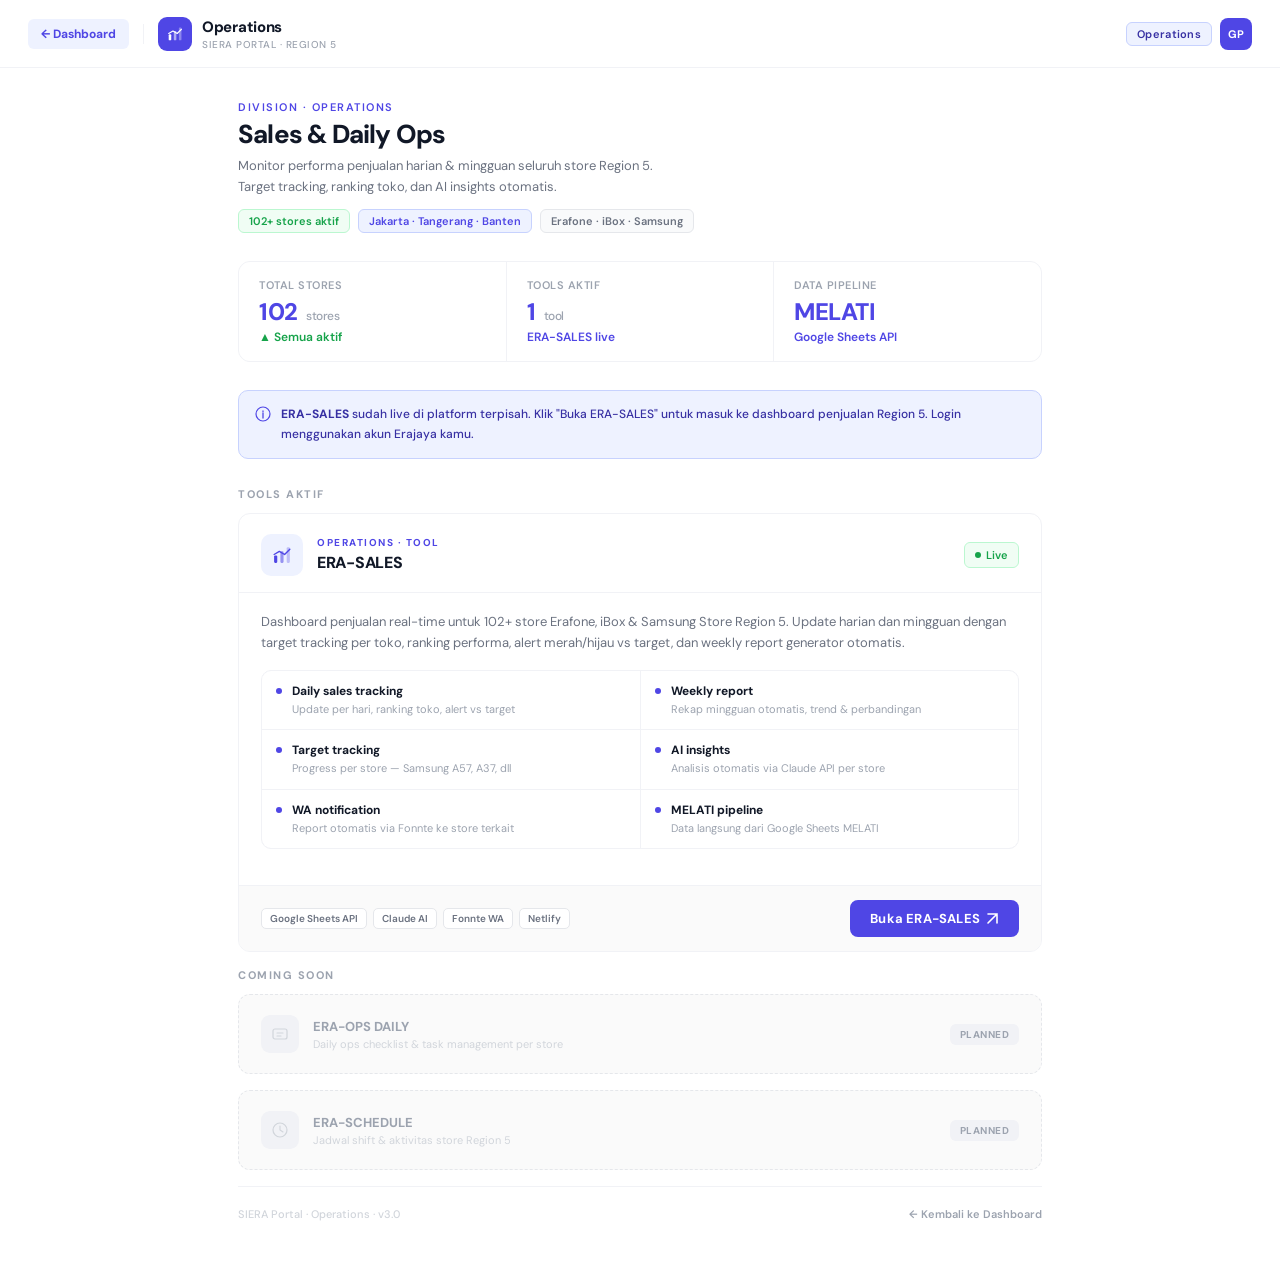
==== modules/OPERATIONS/index.html @ 05ac1ede "Initial commit — SIERA Portal v3.0 Dashboard utama + 4 modul divisi (OPERATIONS, RCM, RMO, RCD). Str" ====
<!DOCTYPE html>
<html lang="id">
<head>
  <meta charset="UTF-8">
  <meta name="viewport" content="width=device-width, initial-scale=1.0">
  <title>Operations — SIERA Portal</title>
  <link rel="preconnect" href="https://fonts.googleapis.com">
  <link rel="preconnect" href="https://fonts.gstatic.com" crossorigin>
  <link href="https://fonts.googleapis.com/css2?family=DM+Sans:ital,opsz,wght@0,9..40,400;0,9..40,500;0,9..40,600;0,9..40,700;0,9..40,800&display=swap" rel="stylesheet">
  <style>
    *, *::before, *::after { box-sizing: border-box; margin: 0; padding: 0; }

    body {
      font-family: 'DM Sans', sans-serif;
      background: #fff;
      color: #111827;
      min-height: 100vh;
    }

    /* ─── Navbar ─────────────────────────────────── */
    .nav {
      display: flex;
      align-items: center;
      justify-content: space-between;
      padding: 0 28px;
      height: 68px;
      border-bottom: 1px solid #f1f2f6;
      background: #fff;
      position: sticky;
      top: 0;
      z-index: 10;
    }
    .nav-left { display: flex; align-items: center; gap: 14px; }
    .nav-back {
      display: flex;
      align-items: center;
      gap: 6px;
      font-size: 12px;
      font-weight: 700;
      color: #4F46E5;
      background: #eef2ff;
      border: none;
      border-radius: 6px;
      padding: 7px 13px;
      cursor: pointer;
      font-family: 'DM Sans', sans-serif;
      text-decoration: none;
      transition: opacity 0.15s;
    }
    .nav-back:hover { opacity: 0.8; }
    .nav-divider {
      width: 1px;
      height: 20px;
      background: #f1f2f6;
    }
    .nav-brand { display: flex; align-items: center; gap: 10px; }
    .nav-icon {
      width: 34px;
      height: 34px;
      background: #4F46E5;
      border-radius: 9px;
      display: flex;
      align-items: center;
      justify-content: center;
      flex-shrink: 0;
    }
    .nav-icon svg { width: 17px; height: 17px; }
    .nav-title {
      font-size: 15px;
      font-weight: 800;
      color: #111827;
      letter-spacing: -0.3px;
    }
    .nav-sub {
      font-size: 10px;
      color: #9ca3af;
      font-weight: 500;
      letter-spacing: 0.5px;
      text-transform: uppercase;
      margin-top: 1px;
    }
    .nav-right { display: flex; align-items: center; gap: 8px; }
    .nav-tag {
      font-size: 11px;
      font-weight: 600;
      color: #3730a3;
      background: #eef2ff;
      border: 1px solid #c7d2fe;
      padding: 4px 10px;
      border-radius: 6px;
      letter-spacing: 0.3px;
    }
    .nav-avatar {
      width: 32px;
      height: 32px;
      border-radius: 8px;
      background: #4F46E5;
      display: flex;
      align-items: center;
      justify-content: center;
      font-size: 11px;
      font-weight: 700;
      color: #fff;
    }

    /* ─── Main ───────────────────────────────────── */
    .main {
      max-width: 860px;
      margin: 0 auto;
      padding: 32px 28px 56px;
    }

    /* ─── Hero ───────────────────────────────────── */
    .hero {
      display: flex;
      align-items: flex-start;
      justify-content: space-between;
      gap: 20px;
      margin-bottom: 28px;
    }
    .hero-tag {
      font-size: 11px;
      font-weight: 600;
      color: #4F46E5;
      letter-spacing: 1.5px;
      text-transform: uppercase;
      margin-bottom: 6px;
    }
    .hero-title {
      font-size: 26px;
      font-weight: 800;
      color: #111827;
      letter-spacing: -0.8px;
      line-height: 1.15;
      margin-bottom: 6px;
    }
    .hero-desc {
      font-size: 13px;
      color: #6b7280;
      line-height: 1.6;
      max-width: 440px;
    }
    .hero-meta {
      display: flex;
      align-items: center;
      gap: 8px;
      margin-top: 12px;
      flex-wrap: wrap;
    }
    .meta-badge {
      font-size: 11px;
      font-weight: 600;
      padding: 4px 10px;
      border-radius: 6px;
      border: 1px solid;
    }

    /* ─── Metric strip ───────────────────────────── */
    .metric-strip {
      display: grid;
      grid-template-columns: repeat(3, 1fr);
      gap: 1px;
      background: #f1f2f6;
      border: 1px solid #f1f2f6;
      border-radius: 12px;
      overflow: hidden;
      margin-bottom: 28px;
    }
    .metric-cell {
      background: #fff;
      padding: 16px 20px;
    }
    .metric-label {
      font-size: 11px;
      color: #9ca3af;
      font-weight: 600;
      letter-spacing: 0.5px;
      text-transform: uppercase;
      margin-bottom: 8px;
    }
    .metric-val {
      font-size: 24px;
      font-weight: 800;
      color: #4F46E5;
      line-height: 1;
      letter-spacing: -0.5px;
    }
    .metric-val span {
      font-size: 12px;
      font-weight: 500;
      color: #9ca3af;
      margin-left: 3px;
    }
    .metric-trend {
      font-size: 12px;
      font-weight: 600;
      margin-top: 5px;
    }
    .t-up   { color: #16a34a; }
    .t-warn { color: #d97706; }
    .t-blue { color: #4F46E5; }

    /* ─── Section label ──────────────────────────── */
    .section-label {
      font-size: 11px;
      font-weight: 700;
      color: #9ca3af;
      letter-spacing: 1.5px;
      text-transform: uppercase;
      margin-bottom: 12px;
    }

    /* ─── Tool card ──────────────────────────────── */
    .tool-card {
      border: 1px solid #f1f2f6;
      border-radius: 12px;
      overflow: hidden;
      margin-bottom: 16px;
      transition: border-color 0.15s;
    }
    .tool-card:hover { border-color: #c7d2fe; }

    .tool-card-header {
      display: flex;
      align-items: center;
      justify-content: space-between;
      padding: 20px 22px 16px;
      border-bottom: 1px solid #f1f2f6;
    }
    .tool-header-left { display: flex; align-items: center; gap: 14px; }
    .tool-icon {
      width: 42px;
      height: 42px;
      border-radius: 10px;
      display: flex;
      align-items: center;
      justify-content: center;
      flex-shrink: 0;
    }
    .tool-icon svg { width: 21px; height: 21px; }
    .tool-tag {
      font-size: 10px;
      font-weight: 700;
      letter-spacing: 1.5px;
      text-transform: uppercase;
      margin-bottom: 3px;
    }
    .tool-name {
      font-size: 16px;
      font-weight: 800;
      color: #111827;
      letter-spacing: -0.3px;
    }
    .tool-status {
      display: flex;
      align-items: center;
      gap: 5px;
      font-size: 11px;
      font-weight: 600;
      padding: 5px 10px;
      border-radius: 6px;
      border: 1px solid;
      flex-shrink: 0;
    }
    .status-dot {
      width: 6px;
      height: 6px;
      border-radius: 50%;
      animation: pulse 2s infinite;
    }
    @keyframes pulse { 0%, 100% { opacity: 1; } 50% { opacity: 0.3; } }

    .tool-card-body { padding: 18px 22px; }
    .tool-desc {
      font-size: 13px;
      color: #6b7280;
      line-height: 1.65;
      margin-bottom: 16px;
    }

    .feature-grid {
      display: grid;
      grid-template-columns: repeat(2, 1fr);
      gap: 1px;
      background: #f1f2f6;
      border: 1px solid #f1f2f6;
      border-radius: 10px;
      overflow: hidden;
      margin-bottom: 18px;
    }
    .feature-item {
      background: #fff;
      padding: 12px 14px;
      display: flex;
      align-items: flex-start;
      gap: 10px;
    }
    .feature-dot {
      width: 6px;
      height: 6px;
      border-radius: 50%;
      background: #4F46E5;
      margin-top: 5px;
      flex-shrink: 0;
    }
    .feature-name {
      font-size: 12px;
      font-weight: 700;
      color: #111827;
      margin-bottom: 2px;
    }
    .feature-desc {
      font-size: 11px;
      color: #9ca3af;
      line-height: 1.5;
    }

    .tool-card-footer {
      display: flex;
      align-items: center;
      justify-content: space-between;
      padding: 14px 22px;
      background: #fafafa;
      border-top: 1px solid #f1f2f6;
      gap: 12px;
    }
    .tool-meta-badges { display: flex; gap: 6px; flex-wrap: wrap; }
    .mini-badge {
      font-size: 10px;
      font-weight: 600;
      padding: 3px 8px;
      border-radius: 5px;
      border: 1px solid;
      color: #6b7280;
      border-color: #e5e7eb;
      background: #fff;
    }
    .launch-btn {
      display: inline-flex;
      align-items: center;
      gap: 6px;
      padding: 10px 20px;
      background: #4F46E5;
      color: #fff;
      border: none;
      border-radius: 8px;
      font-family: 'DM Sans', sans-serif;
      font-size: 13px;
      font-weight: 700;
      cursor: pointer;
      text-decoration: none;
      transition: opacity 0.15s;
      letter-spacing: 0.2px;
      flex-shrink: 0;
    }
    .launch-btn:hover { opacity: 0.88; }
    .launch-btn svg { width: 13px; height: 13px; }

    /* ─── Coming soon card ───────────────────────── */
    .coming-card {
      border: 1px dashed #e5e7eb;
      border-radius: 12px;
      padding: 20px 22px;
      display: flex;
      align-items: center;
      gap: 14px;
      margin-bottom: 16px;
      background: #fafafa;
    }
    .coming-icon {
      width: 38px;
      height: 38px;
      border-radius: 9px;
      background: #f1f2f6;
      display: flex;
      align-items: center;
      justify-content: center;
      flex-shrink: 0;
    }
    .coming-icon svg { width: 18px; height: 18px; }
    .coming-name {
      font-size: 13px;
      font-weight: 700;
      color: #9ca3af;
      margin-bottom: 2px;
    }
    .coming-desc {
      font-size: 11px;
      color: #d1d5db;
    }
    .coming-pill {
      margin-left: auto;
      font-size: 10px;
      font-weight: 700;
      color: #9ca3af;
      background: #f1f2f6;
      padding: 4px 10px;
      border-radius: 6px;
      flex-shrink: 0;
      letter-spacing: 0.5px;
      text-transform: uppercase;
    }

    /* ─── Info box ───────────────────────────────── */
    .info-box {
      display: flex;
      align-items: flex-start;
      gap: 10px;
      background: #eef2ff;
      border: 1px solid #c7d2fe;
      border-radius: 10px;
      padding: 14px 16px;
      margin-bottom: 28px;
    }
    .info-box svg { width: 16px; height: 16px; flex-shrink: 0; margin-top: 1px; }
    .info-text {
      font-size: 12px;
      color: #3730a3;
      line-height: 1.6;
      font-weight: 500;
    }
    .info-text strong { font-weight: 700; }

    /* ─── Footer ─────────────────────────────────── */
    .footer {
      display: flex;
      align-items: center;
      justify-content: space-between;
      padding-top: 20px;
      border-top: 1px solid #f1f2f6;
      margin-top: 8px;
    }
    .footer-txt { font-size: 11px; color: #d1d5db; font-weight: 500; }
    .footer-link {
      font-size: 11px;
      font-weight: 600;
      color: #9ca3af;
      text-decoration: none;
    }
    .footer-link:hover { color: #4F46E5; }

    /* ─── Responsive ─────────────────────────────── */
    @media (max-width: 640px) {
      .nav { padding: 0 16px; }
      .main { padding: 24px 16px 48px; }
      .hero { flex-direction: column; gap: 0; }
      .metric-strip { grid-template-columns: 1fr; }
      .feature-grid { grid-template-columns: 1fr; }
      .tool-card-footer { flex-direction: column; align-items: flex-start; }
      .launch-btn { width: 100%; justify-content: center; }
    }
  </style>
</head>
<body>

  <!-- ═══════════════════════════════════════════════
       NAVBAR
  ═══════════════════════════════════════════════ -->
  <nav class="nav">
    <div class="nav-left">
      <a class="nav-back" href="../../dashboard.html">← Dashboard</a>
      <div class="nav-divider"></div>
      <div class="nav-brand">
        <div class="nav-icon">
          <svg viewBox="0 0 20 20" fill="none">
            <rect x="2" y="11" width="3" height="7" rx="1" fill="#fff"/>
            <rect x="8" y="7" width="3" height="11" rx="1" fill="#fff" opacity="0.55"/>
            <rect x="14" y="3" width="3" height="15" rx="1" fill="#fff" opacity="0.35"/>
            <path d="M2 10l5-3 5 3 5-5" stroke="#fff" stroke-width="1.3" stroke-linecap="round" stroke-linejoin="round"/>
          </svg>
        </div>
        <div>
          <div class="nav-title">Operations</div>
          <div class="nav-sub">SIERA Portal · Region 5</div>
        </div>
      </div>
    </div>
    <div class="nav-right">
      <div class="nav-tag">Operations</div>
      <div class="nav-avatar">GP</div>
    </div>
  </nav>

  <!-- ═══════════════════════════════════════════════
       MAIN
  ═══════════════════════════════════════════════ -->
  <div class="main">

    <!-- Hero -->
    <div class="hero">
      <div>
        <div class="hero-tag">Division · Operations</div>
        <div class="hero-title">Sales &amp; Daily Ops</div>
        <div class="hero-desc">Monitor performa penjualan harian &amp; mingguan seluruh store Region 5. Target tracking, ranking toko, dan AI insights otomatis.</div>
        <div class="hero-meta">
          <span class="meta-badge" style="color:#16a34a;border-color:#bbf7d0;background:#f0fdf4;">102+ stores aktif</span>
          <span class="meta-badge" style="color:#4F46E5;border-color:#c7d2fe;background:#eef2ff;">Jakarta · Tangerang · Banten</span>
          <span class="meta-badge" style="color:#6b7280;border-color:#e5e7eb;background:#f9fafb;">Erafone · iBox · Samsung</span>
        </div>
      </div>
    </div>

    <!-- Metric strip -->
    <div class="metric-strip">
      <div class="metric-cell">
        <div class="metric-label">Total stores</div>
        <div class="metric-val">102 <span>stores</span></div>
        <div class="metric-trend t-up">▲ Semua aktif</div>
      </div>
      <div class="metric-cell">
        <div class="metric-label">Tools aktif</div>
        <div class="metric-val">1 <span>tool</span></div>
        <div class="metric-trend t-blue">ERA-SALES live</div>
      </div>
      <div class="metric-cell">
        <div class="metric-label">Data pipeline</div>
        <div class="metric-val">MELATI</div>
        <div class="metric-trend t-blue">Google Sheets API</div>
      </div>
    </div>

    <!-- Info box -->
    <div class="info-box">
      <svg viewBox="0 0 16 16" fill="none">
        <circle cx="8" cy="8" r="7" stroke="#4F46E5" stroke-width="1.2"/>
        <path d="M8 7v5M8 5.5v-.5" stroke="#4F46E5" stroke-width="1.3" stroke-linecap="round"/>
      </svg>
      <div class="info-text">
        <strong>ERA-SALES</strong> sudah live di platform terpisah. Klik "Buka ERA-SALES" untuk masuk ke dashboard penjualan Region 5. Login menggunakan akun Erajaya kamu.
      </div>
    </div>

    <!-- Section: Tools aktif -->
    <div class="section-label">Tools aktif</div>

    <!-- ERA-SALES tool card -->
    <div class="tool-card">
      <div class="tool-card-header">
        <div class="tool-header-left">
          <div class="tool-icon" style="background:#eef2ff;">
            <svg viewBox="0 0 20 20" fill="none">
              <rect x="2" y="11" width="3" height="7" rx="1" fill="#4F46E5"/>
              <rect x="8" y="7" width="3" height="11" rx="1" fill="#4F46E5" opacity="0.55"/>
              <rect x="14" y="3" width="3" height="15" rx="1" fill="#4F46E5" opacity="0.3"/>
              <path d="M2 10l5-3 5 3 5-5" stroke="#4F46E5" stroke-width="1.3" stroke-linecap="round" stroke-linejoin="round"/>
            </svg>
          </div>
          <div>
            <div class="tool-tag" style="color:#4F46E5;">Operations · Tool</div>
            <div class="tool-name">ERA-SALES</div>
          </div>
        </div>
        <div class="tool-status" style="color:#16a34a;background:#f0fdf4;border-color:#bbf7d0;">
          <div class="status-dot" style="background:#16a34a;"></div>
          Live
        </div>
      </div>

      <div class="tool-card-body">
        <div class="tool-desc">
          Dashboard penjualan real-time untuk 102+ store Erafone, iBox &amp; Samsung Store Region 5. Update harian dan mingguan dengan target tracking per toko, ranking performa, alert merah/hijau vs target, dan weekly report generator otomatis.
        </div>

        <div class="feature-grid">
          <div class="feature-item">
            <div class="feature-dot"></div>
            <div>
              <div class="feature-name">Daily sales tracking</div>
              <div class="feature-desc">Update per hari, ranking toko, alert vs target</div>
            </div>
          </div>
          <div class="feature-item">
            <div class="feature-dot"></div>
            <div>
              <div class="feature-name">Weekly report</div>
              <div class="feature-desc">Rekap mingguan otomatis, trend &amp; perbandingan</div>
            </div>
          </div>
          <div class="feature-item">
            <div class="feature-dot"></div>
            <div>
              <div class="feature-name">Target tracking</div>
              <div class="feature-desc">Progress per store — Samsung A57, A37, dll</div>
            </div>
          </div>
          <div class="feature-item">
            <div class="feature-dot"></div>
            <div>
              <div class="feature-name">AI insights</div>
              <div class="feature-desc">Analisis otomatis via Claude API per store</div>
            </div>
          </div>
          <div class="feature-item">
            <div class="feature-dot"></div>
            <div>
              <div class="feature-name">WA notification</div>
              <div class="feature-desc">Report otomatis via Fonnte ke store terkait</div>
            </div>
          </div>
          <div class="feature-item">
            <div class="feature-dot"></div>
            <div>
              <div class="feature-name">MELATI pipeline</div>
              <div class="feature-desc">Data langsung dari Google Sheets MELATI</div>
            </div>
          </div>
        </div>
      </div>

      <div class="tool-card-footer">
        <div class="tool-meta-badges">
          <span class="mini-badge">Google Sheets API</span>
          <span class="mini-badge">Claude AI</span>
          <span class="mini-badge">Fonnte WA</span>
          <span class="mini-badge">Netlify</span>
        </div>
        <a class="launch-btn" href="https://era-sales-reg5.netlify.app/dashboard.html" target="_blank" rel="noopener noreferrer">
          Buka ERA-SALES
          <svg viewBox="0 0 13 13" fill="none">
            <path d="M2 2h9v9M2 11L11 2" stroke="#fff" stroke-width="1.6" stroke-linecap="round"/>
          </svg>
        </a>
      </div>
    </div>

    <!-- Section: Coming soon -->
    <div class="section-label" style="margin-top:8px;">Coming soon</div>

    <div class="coming-card">
      <div class="coming-icon">
        <svg viewBox="0 0 18 18" fill="none">
          <rect x="2" y="4" width="14" height="10" rx="2" stroke="#d1d5db" stroke-width="1.2"/>
          <path d="M6 8h6M6 11h4" stroke="#d1d5db" stroke-width="1.1" stroke-linecap="round"/>
        </svg>
      </div>
      <div>
        <div class="coming-name">ERA-OPS DAILY</div>
        <div class="coming-desc">Daily ops checklist &amp; task management per store</div>
      </div>
      <div class="coming-pill">Planned</div>
    </div>

    <div class="coming-card">
      <div class="coming-icon">
        <svg viewBox="0 0 18 18" fill="none">
          <circle cx="9" cy="9" r="7" stroke="#d1d5db" stroke-width="1.2"/>
          <path d="M9 5v4l3 2" stroke="#d1d5db" stroke-width="1.1" stroke-linecap="round"/>
        </svg>
      </div>
      <div>
        <div class="coming-name">ERA-SCHEDULE</div>
        <div class="coming-desc">Jadwal shift &amp; aktivitas store Region 5</div>
      </div>
      <div class="coming-pill">Planned</div>
    </div>

    <!-- Footer -->
    <div class="footer">
      <div class="footer-txt">SIERA Portal · Operations · v3.0</div>
      <a class="footer-link" href="../../dashboard.html">← Kembali ke Dashboard</a>
    </div>

  </div>

</body>
</html>
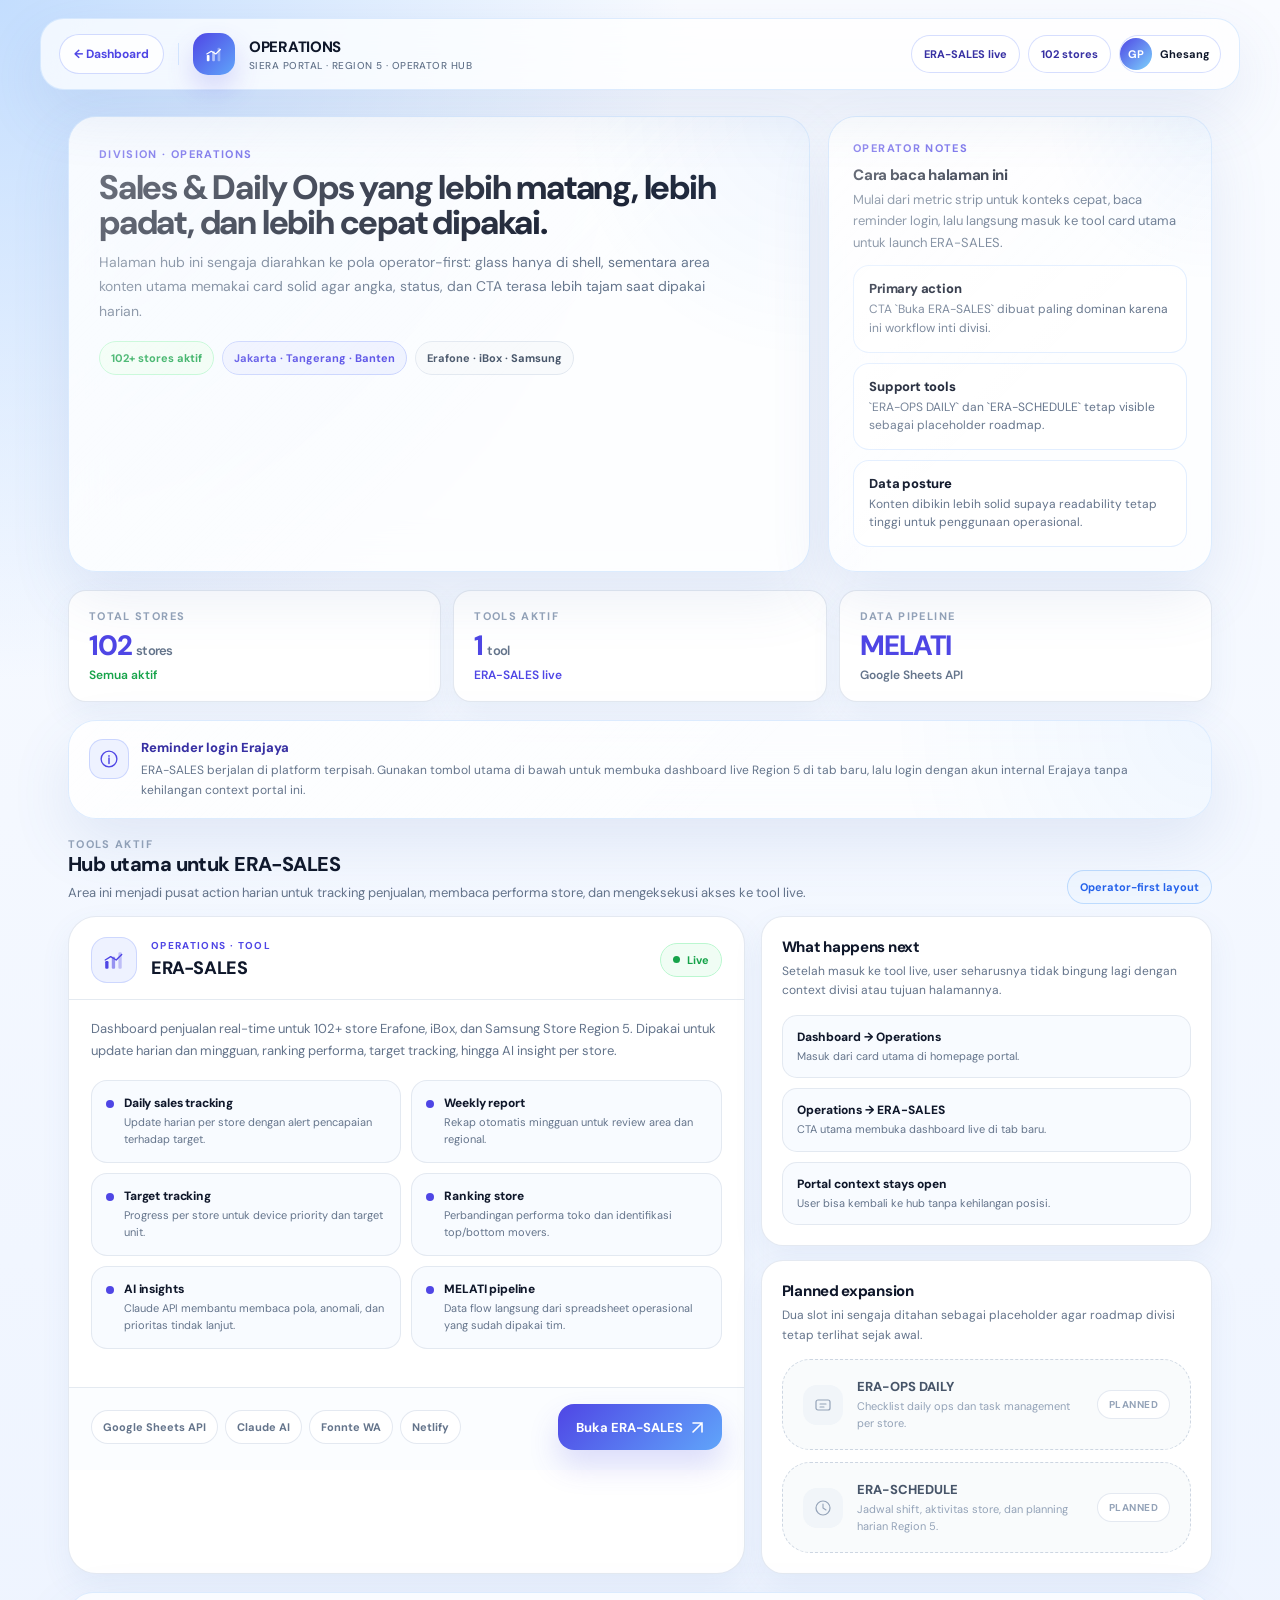
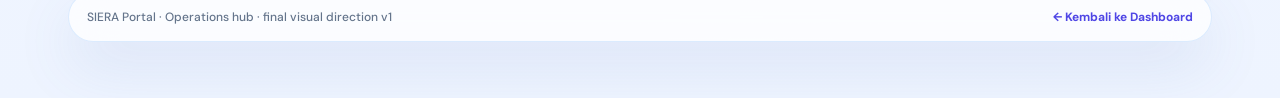
==== commit bf200d62: "Refine SIERA dashboard launcher and Netlify config" ====
--- a/modules/OPERATIONS/index.html
+++ b/modules/OPERATIONS/index.html
@@ -6,457 +6,762 @@
   <title>Operations — SIERA Portal</title>
   <link rel="preconnect" href="https://fonts.googleapis.com">
   <link rel="preconnect" href="https://fonts.gstatic.com" crossorigin>
-  <link href="https://fonts.googleapis.com/css2?family=DM+Sans:ital,opsz,wght@0,9..40,400;0,9..40,500;0,9..40,600;0,9..40,700;0,9..40,800&display=swap" rel="stylesheet">
+  <link href="https://fonts.googleapis.com/css2?family=DM+Sans:ital,opsz,wght@0,9..40,400;0,9..40,500;0,9..40,600;0,9..40,700;0,9..40,800&amp;display=swap" rel="stylesheet">
   <style>
-    *, *::before, *::after { box-sizing: border-box; margin: 0; padding: 0; }
+    :root {
+      --bg: #f4f8ff;
+      --surface-glass: rgba(255, 255, 255, 0.74);
+      --surface-solid: #ffffff;
+      --surface-muted: #f8fbff;
+      --line: rgba(191, 219, 254, 0.52);
+      --line-strong: rgba(226, 232, 240, 0.96);
+      --text: #0f172a;
+      --muted: #64748b;
+      --muted-soft: #94a3b8;
+      --brand: #4f46e5;
+      --brand-deep: #3730a3;
+      --brand-soft: #eef2ff;
+      --success: #16a34a;
+      --success-bg: #f0fdf4;
+      --success-line: #bbf7d0;
+      --shadow: 0 24px 60px rgba(80, 113, 181, 0.12);
+      --shadow-soft: 0 12px 30px rgba(80, 113, 181, 0.08);
+      --radius-xl: 28px;
+      --radius-lg: 22px;
+      --radius-md: 18px;
+      --radius-sm: 14px;
+    }
+
+    * , *::before, *::after { box-sizing: border-box; margin: 0; padding: 0; }
 
     body {
       font-family: 'DM Sans', sans-serif;
-      background: #fff;
-      color: #111827;
       min-height: 100vh;
-    }
-
-    /* ─── Navbar ─────────────────────────────────── */
+      color: var(--text);
+      background:
+        radial-gradient(circle at top left, rgba(191, 219, 254, 0.92), transparent 32%),
+        linear-gradient(180deg, #f9fbff 0%, #f4f8ff 48%, #eef4ff 100%);
+    }
+
+    .glass {
+      background: var(--surface-glass);
+      border: 1px solid var(--line);
+      backdrop-filter: blur(22px);
+      -webkit-backdrop-filter: blur(22px);
+      box-shadow: var(--shadow);
+    }
+
     .nav {
+      width: calc(100% - 36px);
+      max-width: 1200px;
+      margin: 18px auto 0;
+      padding: 14px 18px;
+      border-radius: 24px;
+      position: sticky;
+      top: 14px;
+      z-index: 10;
       display: flex;
       align-items: center;
       justify-content: space-between;
-      padding: 0 28px;
-      height: 68px;
-      border-bottom: 1px solid #f1f2f6;
-      background: #fff;
-      position: sticky;
-      top: 0;
-      z-index: 10;
-    }
-    .nav-left { display: flex; align-items: center; gap: 14px; }
+      gap: 14px;
+    }
+
+    .nav-left,
+    .nav-brand {
+      display: flex;
+      align-items: center;
+      gap: 14px;
+    }
+
     .nav-back {
-      display: flex;
-      align-items: center;
-      gap: 6px;
+      display: inline-flex;
+      align-items: center;
+      min-height: 40px;
+      padding: 0 14px;
+      border-radius: 999px;
+      background: rgba(255, 255, 255, 0.82);
+      border: 1px solid rgba(199, 210, 254, 0.82);
+      color: var(--brand);
       font-size: 12px;
       font-weight: 700;
-      color: #4F46E5;
-      background: #eef2ff;
-      border: none;
-      border-radius: 6px;
-      padding: 7px 13px;
-      cursor: pointer;
-      font-family: 'DM Sans', sans-serif;
       text-decoration: none;
-      transition: opacity 0.15s;
-    }
-    .nav-back:hover { opacity: 0.8; }
+    }
+
     .nav-divider {
       width: 1px;
-      height: 20px;
-      background: #f1f2f6;
-    }
-    .nav-brand { display: flex; align-items: center; gap: 10px; }
+      height: 22px;
+      background: rgba(191, 219, 254, 0.6);
+    }
+
     .nav-icon {
-      width: 34px;
-      height: 34px;
-      background: #4F46E5;
-      border-radius: 9px;
-      display: flex;
-      align-items: center;
-      justify-content: center;
+      width: 42px;
+      height: 42px;
+      border-radius: 15px;
+      background: linear-gradient(135deg, #4f46e5 0%, #60a5fa 100%);
+      display: grid;
+      place-items: center;
+      box-shadow: 0 14px 28px rgba(79, 70, 229, 0.2);
       flex-shrink: 0;
     }
-    .nav-icon svg { width: 17px; height: 17px; }
+
+    .nav-icon svg { width: 18px; height: 18px; }
+
     .nav-title {
       font-size: 15px;
       font-weight: 800;
-      color: #111827;
       letter-spacing: -0.3px;
-    }
+      margin-bottom: 2px;
+    }
+
     .nav-sub {
+      color: var(--muted);
       font-size: 10px;
-      color: #9ca3af;
       font-weight: 500;
-      letter-spacing: 0.5px;
+      letter-spacing: 0.45px;
       text-transform: uppercase;
-      margin-top: 1px;
-    }
-    .nav-right { display: flex; align-items: center; gap: 8px; }
-    .nav-tag {
+    }
+
+    .nav-right {
+      display: flex;
+      align-items: center;
+      gap: 8px;
+      flex-wrap: wrap;
+      justify-content: flex-end;
+    }
+
+    .nav-tag,
+    .nav-avatar,
+    .nav-pill {
+      display: inline-flex;
+      align-items: center;
+      gap: 8px;
+      min-height: 38px;
+      padding: 0 12px;
+      border-radius: 999px;
       font-size: 11px;
-      font-weight: 600;
-      color: #3730a3;
-      background: #eef2ff;
-      border: 1px solid #c7d2fe;
-      padding: 4px 10px;
-      border-radius: 6px;
-      letter-spacing: 0.3px;
-    }
+      font-weight: 700;
+      border: 1px solid rgba(199, 210, 254, 0.72);
+      background: rgba(255, 255, 255, 0.8);
+      color: var(--brand-deep);
+    }
+
     .nav-avatar {
+      padding: 0 10px 0 0;
+      color: var(--text);
+    }
+
+    .nav-avatar strong {
       width: 32px;
       height: 32px;
-      border-radius: 8px;
-      background: #4F46E5;
-      display: flex;
-      align-items: center;
-      justify-content: center;
+      border-radius: 999px;
+      display: grid;
+      place-items: center;
+      color: #fff;
+      background: linear-gradient(135deg, #4f46e5 0%, #7dd3fc 100%);
       font-size: 11px;
-      font-weight: 700;
-      color: #fff;
-    }
-
-    /* ─── Main ───────────────────────────────────── */
+    }
+
     .main {
-      max-width: 860px;
+      max-width: 1200px;
       margin: 0 auto;
-      padding: 32px 28px 56px;
-    }
-
-    /* ─── Hero ───────────────────────────────────── */
-    .hero {
-      display: flex;
-      align-items: flex-start;
-      justify-content: space-between;
-      gap: 20px;
-      margin-bottom: 28px;
-    }
-    .hero-tag {
-      font-size: 11px;
-      font-weight: 600;
-      color: #4F46E5;
-      letter-spacing: 1.5px;
-      text-transform: uppercase;
-      margin-bottom: 6px;
-    }
-    .hero-title {
-      font-size: 26px;
-      font-weight: 800;
-      color: #111827;
-      letter-spacing: -0.8px;
-      line-height: 1.15;
-      margin-bottom: 6px;
-    }
-    .hero-desc {
-      font-size: 13px;
-      color: #6b7280;
-      line-height: 1.6;
-      max-width: 440px;
-    }
-    .hero-meta {
-      display: flex;
-      align-items: center;
-      gap: 8px;
-      margin-top: 12px;
-      flex-wrap: wrap;
-    }
-    .meta-badge {
-      font-size: 11px;
-      font-weight: 600;
-      padding: 4px 10px;
-      border-radius: 6px;
-      border: 1px solid;
-    }
-
-    /* ─── Metric strip ───────────────────────────── */
-    .metric-strip {
-      display: grid;
-      grid-template-columns: repeat(3, 1fr);
-      gap: 1px;
-      background: #f1f2f6;
-      border: 1px solid #f1f2f6;
-      border-radius: 12px;
+      padding: 26px 28px 56px;
+    }
+
+    .hero-grid {
+      display: grid;
+      grid-template-columns: minmax(0, 1.45fr) minmax(300px, 0.75fr);
+      gap: 18px;
+      margin-bottom: 18px;
+    }
+
+    .hero-card,
+    .hero-side,
+    .tool-card,
+    .info-box,
+    .coming-card,
+    .footer-shell {
+      border-radius: var(--radius-xl);
+    }
+
+    .hero-card {
+      padding: 30px;
+    }
+
+    .hero-card,
+    .hero-side,
+    .info-box {
+      position: relative;
       overflow: hidden;
-      margin-bottom: 28px;
-    }
-    .metric-cell {
-      background: #fff;
-      padding: 16px 20px;
-    }
-    .metric-label {
-      font-size: 11px;
-      color: #9ca3af;
-      font-weight: 600;
-      letter-spacing: 0.5px;
-      text-transform: uppercase;
-      margin-bottom: 8px;
-    }
-    .metric-val {
-      font-size: 24px;
-      font-weight: 800;
-      color: #4F46E5;
-      line-height: 1;
-      letter-spacing: -0.5px;
-    }
-    .metric-val span {
-      font-size: 12px;
-      font-weight: 500;
-      color: #9ca3af;
-      margin-left: 3px;
-    }
-    .metric-trend {
-      font-size: 12px;
-      font-weight: 600;
-      margin-top: 5px;
-    }
-    .t-up   { color: #16a34a; }
-    .t-warn { color: #d97706; }
-    .t-blue { color: #4F46E5; }
-
-    /* ─── Section label ──────────────────────────── */
+    }
+
+    .hero-card::before,
+    .hero-side::before,
+    .info-box::before {
+      content: "";
+      position: absolute;
+      inset: 0;
+      background:
+        linear-gradient(135deg, rgba(255, 255, 255, 0.44), transparent 58%),
+        radial-gradient(circle at top right, rgba(191, 219, 254, 0.22), transparent 28%);
+      pointer-events: none;
+    }
+
+    .eyebrow,
+    .metric-label,
     .section-label {
       font-size: 11px;
       font-weight: 700;
-      color: #9ca3af;
-      letter-spacing: 1.5px;
+      letter-spacing: 1.35px;
       text-transform: uppercase;
+    }
+
+    .eyebrow {
+      color: var(--brand);
+      margin-bottom: 10px;
+    }
+
+    .hero-title {
+      font-size: 34px;
+      font-weight: 800;
+      letter-spacing: -1.2px;
+      line-height: 1.02;
+      margin-bottom: 10px;
+    }
+
+    .hero-desc {
+      font-size: 14px;
+      line-height: 1.72;
+      color: var(--muted);
+      max-width: 640px;
+      margin-bottom: 18px;
+    }
+
+    .hero-meta {
+      display: flex;
+      flex-wrap: wrap;
+      gap: 8px;
+    }
+
+    .meta-badge,
+    .mini-badge {
+      display: inline-flex;
+      align-items: center;
+      min-height: 34px;
+      padding: 0 11px;
+      border-radius: 999px;
+      border: 1px solid;
+      font-size: 11px;
+      font-weight: 700;
+    }
+
+    .hero-side {
+      padding: 24px;
+      display: grid;
+      gap: 12px;
+    }
+
+    .side-title {
+      font-size: 15px;
+      font-weight: 800;
+      letter-spacing: -0.3px;
+      margin-bottom: 4px;
+    }
+
+    .side-desc {
+      font-size: 13px;
+      line-height: 1.65;
+      color: var(--muted);
+    }
+
+    .side-list {
+      display: grid;
+      gap: 10px;
+    }
+
+    .side-item {
+      padding: 14px 15px;
+      border-radius: 16px;
+      background: rgba(255, 255, 255, 0.74);
+      border: 1px solid rgba(191, 219, 254, 0.46);
+    }
+
+    .side-item strong {
+      display: block;
+      font-size: 13px;
+      font-weight: 800;
+      margin-bottom: 3px;
+      letter-spacing: -0.2px;
+    }
+
+    .side-item span {
+      display: block;
+      font-size: 12px;
+      line-height: 1.55;
+      color: var(--muted);
+    }
+
+    .metrics-grid {
+      display: grid;
+      grid-template-columns: repeat(3, minmax(0, 1fr));
+      gap: 12px;
+      margin-bottom: 18px;
+    }
+
+    .metric-card {
+      padding: 18px 20px;
+      border-radius: var(--radius-md);
+      background: var(--surface-solid);
+      border: 1px solid var(--line-strong);
+      box-shadow: var(--shadow-soft);
+    }
+
+    .metric-label {
+      color: var(--muted-soft);
+      margin-bottom: 9px;
+    }
+
+    .metric-val {
+      font-size: 28px;
+      font-weight: 800;
+      letter-spacing: -0.9px;
+      line-height: 1;
+      color: var(--brand);
+      margin-bottom: 7px;
+    }
+
+    .metric-val span {
+      font-size: 13px;
+      color: var(--muted);
+      font-weight: 600;
+      margin-left: 4px;
+    }
+
+    .metric-foot {
+      font-size: 12px;
+      font-weight: 600;
+      color: var(--muted);
+    }
+
+    .metric-foot.positive { color: var(--success); }
+    .metric-foot.brand { color: var(--brand); }
+
+    .info-box {
+      padding: 18px 20px;
+      display: flex;
+      align-items: flex-start;
+      gap: 12px;
+      margin-bottom: 18px;
+    }
+
+    .info-icon {
+      width: 40px;
+      height: 40px;
+      border-radius: 14px;
+      background: var(--brand-soft);
+      border: 1px solid rgba(199, 210, 254, 0.9);
+      display: grid;
+      place-items: center;
+      flex-shrink: 0;
+      position: relative;
+      z-index: 1;
+    }
+
+    .info-icon svg { width: 18px; height: 18px; }
+
+    .info-copy {
+      position: relative;
+      z-index: 1;
+    }
+
+    .info-copy strong {
+      display: block;
+      font-size: 13px;
+      font-weight: 800;
+      color: var(--brand-deep);
+      margin-bottom: 5px;
+    }
+
+    .info-copy p {
+      font-size: 12px;
+      line-height: 1.65;
+      color: var(--muted);
+    }
+
+    .section-head {
+      display: flex;
+      align-items: end;
+      justify-content: space-between;
+      gap: 12px;
       margin-bottom: 12px;
     }
 
-    /* ─── Tool card ──────────────────────────────── */
+    .section-title {
+      font-size: 20px;
+      font-weight: 800;
+      letter-spacing: -0.55px;
+      margin-bottom: 5px;
+    }
+
+    .section-desc {
+      font-size: 13px;
+      line-height: 1.64;
+      color: var(--muted);
+    }
+
+    .section-side {
+      font-size: 11px;
+      font-weight: 700;
+      color: #2563eb;
+      padding: 9px 12px;
+      border-radius: 999px;
+      background: rgba(239, 246, 255, 0.9);
+      border: 1px solid rgba(147, 197, 253, 0.54);
+      white-space: nowrap;
+    }
+
+    .content-grid {
+      display: grid;
+      grid-template-columns: minmax(0, 1.2fr) minmax(340px, 0.8fr);
+      gap: 16px;
+      margin-bottom: 18px;
+    }
+
     .tool-card {
-      border: 1px solid #f1f2f6;
-      border-radius: 12px;
       overflow: hidden;
-      margin-bottom: 16px;
-      transition: border-color 0.15s;
-    }
-    .tool-card:hover { border-color: #c7d2fe; }
+      background: var(--surface-solid);
+      border: 1px solid rgba(226, 232, 240, 0.92);
+      box-shadow: var(--shadow-soft);
+    }
 
     .tool-card-header {
       display: flex;
       align-items: center;
       justify-content: space-between;
+      gap: 12px;
       padding: 20px 22px 16px;
-      border-bottom: 1px solid #f1f2f6;
-    }
-    .tool-header-left { display: flex; align-items: center; gap: 14px; }
+      border-bottom: 1px solid rgba(226, 232, 240, 0.9);
+    }
+
+    .tool-header-left {
+      display: flex;
+      align-items: center;
+      gap: 14px;
+    }
+
     .tool-icon {
-      width: 42px;
-      height: 42px;
-      border-radius: 10px;
-      display: flex;
-      align-items: center;
-      justify-content: center;
+      width: 46px;
+      height: 46px;
+      border-radius: 16px;
+      display: grid;
+      place-items: center;
+      background: var(--brand-soft);
+      border: 1px solid rgba(199, 210, 254, 0.84);
       flex-shrink: 0;
     }
-    .tool-icon svg { width: 21px; height: 21px; }
+
+    .tool-icon svg { width: 22px; height: 22px; }
+
     .tool-tag {
       font-size: 10px;
       font-weight: 700;
-      letter-spacing: 1.5px;
+      letter-spacing: 1.35px;
       text-transform: uppercase;
-      margin-bottom: 3px;
-    }
+      color: var(--brand);
+      margin-bottom: 4px;
+    }
+
     .tool-name {
-      font-size: 16px;
-      font-weight: 800;
-      color: #111827;
-      letter-spacing: -0.3px;
-    }
+      font-size: 18px;
+      font-weight: 800;
+      letter-spacing: -0.38px;
+    }
+
     .tool-status {
-      display: flex;
-      align-items: center;
-      gap: 5px;
+      display: inline-flex;
+      align-items: center;
+      gap: 7px;
+      min-height: 34px;
+      padding: 0 12px;
+      border-radius: 999px;
+      border: 1px solid var(--success-line);
+      background: var(--success-bg);
+      color: var(--success);
       font-size: 11px;
-      font-weight: 600;
-      padding: 5px 10px;
-      border-radius: 6px;
-      border: 1px solid;
-      flex-shrink: 0;
-    }
+      font-weight: 700;
+    }
+
     .status-dot {
-      width: 6px;
-      height: 6px;
-      border-radius: 50%;
-      animation: pulse 2s infinite;
-    }
-    @keyframes pulse { 0%, 100% { opacity: 1; } 50% { opacity: 0.3; } }
-
-    .tool-card-body { padding: 18px 22px; }
+      width: 7px;
+      height: 7px;
+      border-radius: 999px;
+      background: var(--success);
+      animation: pulse 2.2s infinite;
+    }
+
+    .tool-card-body {
+      padding: 18px 22px 20px;
+    }
+
     .tool-desc {
       font-size: 13px;
-      color: #6b7280;
-      line-height: 1.65;
-      margin-bottom: 16px;
+      line-height: 1.7;
+      color: var(--muted);
+      margin-bottom: 18px;
     }
 
     .feature-grid {
       display: grid;
-      grid-template-columns: repeat(2, 1fr);
-      gap: 1px;
-      background: #f1f2f6;
-      border: 1px solid #f1f2f6;
-      border-radius: 10px;
-      overflow: hidden;
+      grid-template-columns: repeat(2, minmax(0, 1fr));
+      gap: 10px;
       margin-bottom: 18px;
     }
+
     .feature-item {
-      background: #fff;
-      padding: 12px 14px;
+      padding: 14px;
+      border-radius: 16px;
+      background: var(--surface-muted);
+      border: 1px solid rgba(226, 232, 240, 0.92);
       display: flex;
       align-items: flex-start;
       gap: 10px;
     }
+
     .feature-dot {
-      width: 6px;
-      height: 6px;
-      border-radius: 50%;
-      background: #4F46E5;
+      width: 8px;
+      height: 8px;
+      border-radius: 999px;
+      background: var(--brand);
       margin-top: 5px;
       flex-shrink: 0;
     }
+
     .feature-name {
       font-size: 12px;
-      font-weight: 700;
-      color: #111827;
-      margin-bottom: 2px;
-    }
+      font-weight: 800;
+      margin-bottom: 3px;
+      letter-spacing: -0.15px;
+    }
+
     .feature-desc {
       font-size: 11px;
-      color: #9ca3af;
-      line-height: 1.5;
+      line-height: 1.55;
+      color: var(--muted);
     }
 
     .tool-card-footer {
       display: flex;
       align-items: center;
       justify-content: space-between;
-      padding: 14px 22px;
-      background: #fafafa;
-      border-top: 1px solid #f1f2f6;
       gap: 12px;
-    }
-    .tool-meta-badges { display: flex; gap: 6px; flex-wrap: wrap; }
+      padding: 16px 22px 20px;
+      border-top: 1px solid rgba(226, 232, 240, 0.9);
+      background: #fbfdff;
+    }
+
+    .tool-meta-badges {
+      display: flex;
+      gap: 7px;
+      flex-wrap: wrap;
+    }
+
     .mini-badge {
-      font-size: 10px;
-      font-weight: 600;
-      padding: 3px 8px;
-      border-radius: 5px;
-      border: 1px solid;
-      color: #6b7280;
-      border-color: #e5e7eb;
+      border-color: rgba(226, 232, 240, 0.92);
       background: #fff;
-    }
+      color: var(--muted);
+    }
+
     .launch-btn {
       display: inline-flex;
       align-items: center;
-      gap: 6px;
-      padding: 10px 20px;
-      background: #4F46E5;
+      gap: 8px;
+      min-height: 46px;
+      padding: 0 18px;
+      border-radius: 16px;
       color: #fff;
-      border: none;
-      border-radius: 8px;
-      font-family: 'DM Sans', sans-serif;
+      background: linear-gradient(135deg, #4f46e5 0%, #60a5fa 100%);
       font-size: 13px;
       font-weight: 700;
-      cursor: pointer;
       text-decoration: none;
-      transition: opacity 0.15s;
-      letter-spacing: 0.2px;
+      box-shadow: 0 16px 30px rgba(79, 70, 229, 0.18);
+    }
+
+    .launch-btn svg { width: 13px; height: 13px; }
+
+    .support-panel {
+      display: grid;
+      gap: 14px;
+    }
+
+    .support-card {
+      padding: 20px;
+      border-radius: var(--radius-lg);
+      background: var(--surface-solid);
+      border: 1px solid rgba(226, 232, 240, 0.92);
+      box-shadow: var(--shadow-soft);
+    }
+
+    .support-title {
+      font-size: 15px;
+      font-weight: 800;
+      letter-spacing: -0.3px;
+      margin-bottom: 5px;
+    }
+
+    .support-desc {
+      font-size: 12px;
+      line-height: 1.62;
+      color: var(--muted);
+      margin-bottom: 14px;
+    }
+
+    .support-list {
+      display: grid;
+      gap: 10px;
+    }
+
+    .support-item {
+      padding: 13px 14px;
+      border-radius: 15px;
+      background: var(--surface-muted);
+      border: 1px solid rgba(226, 232, 240, 0.92);
+    }
+
+    .support-item strong {
+      display: block;
+      font-size: 12px;
+      font-weight: 800;
+      margin-bottom: 3px;
+    }
+
+    .support-item span {
+      display: block;
+      font-size: 11px;
+      line-height: 1.5;
+      color: var(--muted);
+    }
+
+    .coming-card {
+      padding: 18px 20px;
+      display: flex;
+      align-items: center;
+      gap: 14px;
+      background: rgba(248, 250, 252, 0.8);
+      border: 1px dashed rgba(203, 213, 225, 0.96);
+    }
+
+    .coming-icon {
+      width: 40px;
+      height: 40px;
+      border-radius: 14px;
+      background: #f1f5f9;
+      display: grid;
+      place-items: center;
       flex-shrink: 0;
     }
-    .launch-btn:hover { opacity: 0.88; }
-    .launch-btn svg { width: 13px; height: 13px; }
-
-    /* ─── Coming soon card ───────────────────────── */
-    .coming-card {
-      border: 1px dashed #e5e7eb;
-      border-radius: 12px;
-      padding: 20px 22px;
-      display: flex;
-      align-items: center;
-      gap: 14px;
-      margin-bottom: 16px;
-      background: #fafafa;
-    }
-    .coming-icon {
-      width: 38px;
-      height: 38px;
-      border-radius: 9px;
-      background: #f1f2f6;
-      display: flex;
-      align-items: center;
-      justify-content: center;
-      flex-shrink: 0;
-    }
+
     .coming-icon svg { width: 18px; height: 18px; }
+
     .coming-name {
       font-size: 13px;
-      font-weight: 700;
-      color: #9ca3af;
-      margin-bottom: 2px;
-    }
+      font-weight: 800;
+      color: #475569;
+      margin-bottom: 3px;
+    }
+
     .coming-desc {
       font-size: 11px;
-      color: #d1d5db;
-    }
+      line-height: 1.5;
+      color: var(--muted-soft);
+    }
+
     .coming-pill {
       margin-left: auto;
+      padding: 7px 11px;
+      border-radius: 999px;
+      background: #fff;
+      border: 1px solid rgba(226, 232, 240, 0.92);
+      color: var(--muted-soft);
       font-size: 10px;
       font-weight: 700;
-      color: #9ca3af;
-      background: #f1f2f6;
-      padding: 4px 10px;
-      border-radius: 6px;
-      flex-shrink: 0;
       letter-spacing: 0.5px;
       text-transform: uppercase;
-    }
-
-    /* ─── Info box ───────────────────────────────── */
-    .info-box {
-      display: flex;
-      align-items: flex-start;
-      gap: 10px;
-      background: #eef2ff;
-      border: 1px solid #c7d2fe;
-      border-radius: 10px;
-      padding: 14px 16px;
-      margin-bottom: 28px;
-    }
-    .info-box svg { width: 16px; height: 16px; flex-shrink: 0; margin-top: 1px; }
-    .info-text {
+      flex-shrink: 0;
+    }
+
+    .footer-shell {
+      padding: 16px 18px;
+      display: flex;
+      align-items: center;
+      justify-content: space-between;
+      gap: 12px;
+      color: var(--muted);
       font-size: 12px;
-      color: #3730a3;
-      line-height: 1.6;
       font-weight: 500;
     }
-    .info-text strong { font-weight: 700; }
-
-    /* ─── Footer ─────────────────────────────────── */
-    .footer {
-      display: flex;
-      align-items: center;
-      justify-content: space-between;
-      padding-top: 20px;
-      border-top: 1px solid #f1f2f6;
-      margin-top: 8px;
-    }
-    .footer-txt { font-size: 11px; color: #d1d5db; font-weight: 500; }
+
     .footer-link {
-      font-size: 11px;
-      font-weight: 600;
-      color: #9ca3af;
+      color: var(--brand);
+      font-weight: 700;
       text-decoration: none;
     }
-    .footer-link:hover { color: #4F46E5; }
-
-    /* ─── Responsive ─────────────────────────────── */
-    @media (max-width: 640px) {
-      .nav { padding: 0 16px; }
-      .main { padding: 24px 16px 48px; }
-      .hero { flex-direction: column; gap: 0; }
-      .metric-strip { grid-template-columns: 1fr; }
-      .feature-grid { grid-template-columns: 1fr; }
-      .tool-card-footer { flex-direction: column; align-items: flex-start; }
-      .launch-btn { width: 100%; justify-content: center; }
+
+    @media (max-width: 1080px) {
+      .hero-grid,
+      .content-grid {
+        grid-template-columns: 1fr;
+      }
+    }
+
+    @media (max-width: 760px) {
+      .nav {
+        width: calc(100% - 20px);
+        padding: 14px;
+      }
+
+      .nav,
+      .nav-left,
+      .section-head,
+      .tool-card-footer,
+      .footer-shell {
+        flex-direction: column;
+        align-items: flex-start;
+      }
+
+      .nav-right {
+        width: 100%;
+        justify-content: flex-start;
+      }
+
+      .main {
+        padding: 22px 16px 42px;
+      }
+
+      .hero-card,
+      .hero-side,
+      .tool-card,
+      .info-box,
+      .coming-card {
+        border-radius: 24px;
+      }
+
+      .metrics-grid,
+      .feature-grid {
+        grid-template-columns: 1fr;
+      }
+
+      .hero-title {
+        font-size: 29px;
+      }
+
+      .launch-btn {
+        width: 100%;
+        justify-content: center;
+      }
     }
   </style>
 </head>
 <body>
-
-  <!-- ═══════════════════════════════════════════════
-       NAVBAR
-  ═══════════════════════════════════════════════ -->
-  <nav class="nav">
+  <nav class="nav glass">
     <div class="nav-left">
       <a class="nav-back" href="../../dashboard.html">← Dashboard</a>
       <div class="nav-divider"></div>
@@ -470,197 +775,202 @@
           </svg>
         </div>
         <div>
-          <div class="nav-title">Operations</div>
-          <div class="nav-sub">SIERA Portal · Region 5</div>
+          <div class="nav-title">OPERATIONS</div>
+          <div class="nav-sub">SIERA Portal · Region 5 · Operator Hub</div>
         </div>
       </div>
     </div>
     <div class="nav-right">
-      <div class="nav-tag">Operations</div>
-      <div class="nav-avatar">GP</div>
+      <div class="nav-tag">ERA-SALES live</div>
+      <div class="nav-pill">102 stores</div>
+      <div class="nav-avatar"><strong>GP</strong>Ghesang</div>
     </div>
   </nav>
 
-  <!-- ═══════════════════════════════════════════════
-       MAIN
-  ═══════════════════════════════════════════════ -->
-  <div class="main">
-
-    <!-- Hero -->
-    <div class="hero">
-      <div>
-        <div class="hero-tag">Division · Operations</div>
-        <div class="hero-title">Sales &amp; Daily Ops</div>
-        <div class="hero-desc">Monitor performa penjualan harian &amp; mingguan seluruh store Region 5. Target tracking, ranking toko, dan AI insights otomatis.</div>
+  <main class="main">
+    <section class="hero-grid">
+      <article class="hero-card glass">
+        <div class="eyebrow">Division · Operations</div>
+        <h1 class="hero-title">Sales &amp; Daily Ops yang lebih matang, lebih padat, dan lebih cepat dipakai.</h1>
+        <p class="hero-desc">Halaman hub ini sengaja diarahkan ke pola operator-first: glass hanya di shell, sementara area konten utama memakai card solid agar angka, status, dan CTA terasa lebih tajam saat dipakai harian.</p>
         <div class="hero-meta">
           <span class="meta-badge" style="color:#16a34a;border-color:#bbf7d0;background:#f0fdf4;">102+ stores aktif</span>
-          <span class="meta-badge" style="color:#4F46E5;border-color:#c7d2fe;background:#eef2ff;">Jakarta · Tangerang · Banten</span>
-          <span class="meta-badge" style="color:#6b7280;border-color:#e5e7eb;background:#f9fafb;">Erafone · iBox · Samsung</span>
+          <span class="meta-badge" style="color:#4f46e5;border-color:#c7d2fe;background:#eef2ff;">Jakarta · Tangerang · Banten</span>
+          <span class="meta-badge" style="color:#475569;border-color:#e2e8f0;background:#f8fafc;">Erafone · iBox · Samsung</span>
         </div>
-      </div>
-    </div>
-
-    <!-- Metric strip -->
-    <div class="metric-strip">
-      <div class="metric-cell">
+      </article>
+
+      <aside class="hero-side glass">
+        <div>
+          <div class="eyebrow">Operator notes</div>
+          <div class="side-title">Cara baca halaman ini</div>
+          <div class="side-desc">Mulai dari metric strip untuk konteks cepat, baca reminder login, lalu langsung masuk ke tool card utama untuk launch ERA-SALES.</div>
+        </div>
+        <div class="side-list">
+          <div class="side-item"><strong>Primary action</strong><span>CTA `Buka ERA-SALES` dibuat paling dominan karena ini workflow inti divisi.</span></div>
+          <div class="side-item"><strong>Support tools</strong><span>`ERA-OPS DAILY` dan `ERA-SCHEDULE` tetap visible sebagai placeholder roadmap.</span></div>
+          <div class="side-item"><strong>Data posture</strong><span>Konten dibikin lebih solid supaya readability tetap tinggi untuk penggunaan operasional.</span></div>
+        </div>
+      </aside>
+    </section>
+
+    <section class="metrics-grid">
+      <article class="metric-card">
         <div class="metric-label">Total stores</div>
-        <div class="metric-val">102 <span>stores</span></div>
-        <div class="metric-trend t-up">▲ Semua aktif</div>
-      </div>
-      <div class="metric-cell">
+        <div class="metric-val">102<span>stores</span></div>
+        <div class="metric-foot positive">Semua aktif</div>
+      </article>
+      <article class="metric-card">
         <div class="metric-label">Tools aktif</div>
-        <div class="metric-val">1 <span>tool</span></div>
-        <div class="metric-trend t-blue">ERA-SALES live</div>
-      </div>
-      <div class="metric-cell">
+        <div class="metric-val">1<span>tool</span></div>
+        <div class="metric-foot brand">ERA-SALES live</div>
+      </article>
+      <article class="metric-card">
         <div class="metric-label">Data pipeline</div>
         <div class="metric-val">MELATI</div>
-        <div class="metric-trend t-blue">Google Sheets API</div>
+        <div class="metric-foot">Google Sheets API</div>
+      </article>
+    </section>
+
+    <section class="info-box glass">
+      <div class="info-icon">
+        <svg viewBox="0 0 16 16" fill="none">
+          <circle cx="8" cy="8" r="7" stroke="#4F46E5" stroke-width="1.2"/>
+          <path d="M8 7v5M8 5.5v-.5" stroke="#4F46E5" stroke-width="1.3" stroke-linecap="round"/>
+        </svg>
       </div>
+      <div class="info-copy">
+        <strong>Reminder login Erajaya</strong>
+        <p>ERA-SALES berjalan di platform terpisah. Gunakan tombol utama di bawah untuk membuka dashboard live Region 5 di tab baru, lalu login dengan akun internal Erajaya tanpa kehilangan context portal ini.</p>
+      </div>
+    </section>
+
+    <div class="section-head">
+      <div>
+        <div class="section-label" style="color:#94a3b8;">Tools aktif</div>
+        <div class="section-title">Hub utama untuk ERA-SALES</div>
+        <div class="section-desc">Area ini menjadi pusat action harian untuk tracking penjualan, membaca performa store, dan mengeksekusi akses ke tool live.</div>
+      </div>
+      <div class="section-side">Operator-first layout</div>
     </div>
 
-    <!-- Info box -->
-    <div class="info-box">
-      <svg viewBox="0 0 16 16" fill="none">
-        <circle cx="8" cy="8" r="7" stroke="#4F46E5" stroke-width="1.2"/>
-        <path d="M8 7v5M8 5.5v-.5" stroke="#4F46E5" stroke-width="1.3" stroke-linecap="round"/>
-      </svg>
-      <div class="info-text">
-        <strong>ERA-SALES</strong> sudah live di platform terpisah. Klik "Buka ERA-SALES" untuk masuk ke dashboard penjualan Region 5. Login menggunakan akun Erajaya kamu.
-      </div>
-    </div>
-
-    <!-- Section: Tools aktif -->
-    <div class="section-label">Tools aktif</div>
-
-    <!-- ERA-SALES tool card -->
-    <div class="tool-card">
-      <div class="tool-card-header">
-        <div class="tool-header-left">
-          <div class="tool-icon" style="background:#eef2ff;">
-            <svg viewBox="0 0 20 20" fill="none">
-              <rect x="2" y="11" width="3" height="7" rx="1" fill="#4F46E5"/>
-              <rect x="8" y="7" width="3" height="11" rx="1" fill="#4F46E5" opacity="0.55"/>
-              <rect x="14" y="3" width="3" height="15" rx="1" fill="#4F46E5" opacity="0.3"/>
-              <path d="M2 10l5-3 5 3 5-5" stroke="#4F46E5" stroke-width="1.3" stroke-linecap="round" stroke-linejoin="round"/>
-            </svg>
-          </div>
-          <div>
-            <div class="tool-tag" style="color:#4F46E5;">Operations · Tool</div>
-            <div class="tool-name">ERA-SALES</div>
-          </div>
-        </div>
-        <div class="tool-status" style="color:#16a34a;background:#f0fdf4;border-color:#bbf7d0;">
-          <div class="status-dot" style="background:#16a34a;"></div>
-          Live
-        </div>
-      </div>
-
-      <div class="tool-card-body">
-        <div class="tool-desc">
-          Dashboard penjualan real-time untuk 102+ store Erafone, iBox &amp; Samsung Store Region 5. Update harian dan mingguan dengan target tracking per toko, ranking performa, alert merah/hijau vs target, dan weekly report generator otomatis.
-        </div>
-
-        <div class="feature-grid">
-          <div class="feature-item">
-            <div class="feature-dot"></div>
+    <section class="content-grid">
+      <article class="tool-card">
+        <div class="tool-card-header">
+          <div class="tool-header-left">
+            <div class="tool-icon">
+              <svg viewBox="0 0 20 20" fill="none">
+                <rect x="2" y="11" width="3" height="7" rx="1" fill="#4F46E5"/>
+                <rect x="8" y="7" width="3" height="11" rx="1" fill="#4F46E5" opacity="0.55"/>
+                <rect x="14" y="3" width="3" height="15" rx="1" fill="#4F46E5" opacity="0.3"/>
+                <path d="M2 10l5-3 5 3 5-5" stroke="#4F46E5" stroke-width="1.3" stroke-linecap="round" stroke-linejoin="round"/>
+              </svg>
+            </div>
             <div>
-              <div class="feature-name">Daily sales tracking</div>
-              <div class="feature-desc">Update per hari, ranking toko, alert vs target</div>
+              <div class="tool-tag">Operations · Tool</div>
+              <div class="tool-name">ERA-SALES</div>
             </div>
           </div>
-          <div class="feature-item">
-            <div class="feature-dot"></div>
-            <div>
-              <div class="feature-name">Weekly report</div>
-              <div class="feature-desc">Rekap mingguan otomatis, trend &amp; perbandingan</div>
+          <div class="tool-status"><span class="status-dot"></span>Live</div>
+        </div>
+
+        <div class="tool-card-body">
+          <div class="tool-desc">Dashboard penjualan real-time untuk 102+ store Erafone, iBox, dan Samsung Store Region 5. Dipakai untuk update harian dan mingguan, ranking performa, target tracking, hingga AI insight per store.</div>
+          <div class="feature-grid">
+            <div class="feature-item">
+              <div class="feature-dot"></div>
+              <div><div class="feature-name">Daily sales tracking</div><div class="feature-desc">Update harian per store dengan alert pencapaian terhadap target.</div></div>
             </div>
-          </div>
-          <div class="feature-item">
-            <div class="feature-dot"></div>
-            <div>
-              <div class="feature-name">Target tracking</div>
-              <div class="feature-desc">Progress per store — Samsung A57, A37, dll</div>
+            <div class="feature-item">
+              <div class="feature-dot"></div>
+              <div><div class="feature-name">Weekly report</div><div class="feature-desc">Rekap otomatis mingguan untuk review area dan regional.</div></div>
             </div>
-          </div>
-          <div class="feature-item">
-            <div class="feature-dot"></div>
-            <div>
-              <div class="feature-name">AI insights</div>
-              <div class="feature-desc">Analisis otomatis via Claude API per store</div>
+            <div class="feature-item">
+              <div class="feature-dot"></div>
+              <div><div class="feature-name">Target tracking</div><div class="feature-desc">Progress per store untuk device priority dan target unit.</div></div>
             </div>
-          </div>
-          <div class="feature-item">
-            <div class="feature-dot"></div>
-            <div>
-              <div class="feature-name">WA notification</div>
-              <div class="feature-desc">Report otomatis via Fonnte ke store terkait</div>
+            <div class="feature-item">
+              <div class="feature-dot"></div>
+              <div><div class="feature-name">Ranking store</div><div class="feature-desc">Perbandingan performa toko dan identifikasi top/bottom movers.</div></div>
             </div>
-          </div>
-          <div class="feature-item">
-            <div class="feature-dot"></div>
-            <div>
-              <div class="feature-name">MELATI pipeline</div>
-              <div class="feature-desc">Data langsung dari Google Sheets MELATI</div>
+            <div class="feature-item">
+              <div class="feature-dot"></div>
+              <div><div class="feature-name">AI insights</div><div class="feature-desc">Claude API membantu membaca pola, anomali, dan prioritas tindak lanjut.</div></div>
+            </div>
+            <div class="feature-item">
+              <div class="feature-dot"></div>
+              <div><div class="feature-name">MELATI pipeline</div><div class="feature-desc">Data flow langsung dari spreadsheet operasional yang sudah dipakai tim.</div></div>
             </div>
           </div>
         </div>
-      </div>
-
-      <div class="tool-card-footer">
-        <div class="tool-meta-badges">
-          <span class="mini-badge">Google Sheets API</span>
-          <span class="mini-badge">Claude AI</span>
-          <span class="mini-badge">Fonnte WA</span>
-          <span class="mini-badge">Netlify</span>
+
+        <div class="tool-card-footer">
+          <div class="tool-meta-badges">
+            <span class="mini-badge">Google Sheets API</span>
+            <span class="mini-badge">Claude AI</span>
+            <span class="mini-badge">Fonnte WA</span>
+            <span class="mini-badge">Netlify</span>
+          </div>
+          <a class="launch-btn" href="https://era-sales-reg5.netlify.app/dashboard.html" target="_blank" rel="noopener noreferrer" aria-label="Buka ERA-SALES di tab baru">
+            Buka ERA-SALES
+            <svg viewBox="0 0 13 13" fill="none">
+              <path d="M2 2h9v9M2 11L11 2" stroke="#fff" stroke-width="1.6" stroke-linecap="round"/>
+            </svg>
+          </a>
         </div>
-        <a class="launch-btn" href="https://era-sales-reg5.netlify.app/dashboard.html" target="_blank" rel="noopener noreferrer">
-          Buka ERA-SALES
-          <svg viewBox="0 0 13 13" fill="none">
-            <path d="M2 2h9v9M2 11L11 2" stroke="#fff" stroke-width="1.6" stroke-linecap="round"/>
-          </svg>
-        </a>
-      </div>
-    </div>
-
-    <!-- Section: Coming soon -->
-    <div class="section-label" style="margin-top:8px;">Coming soon</div>
-
-    <div class="coming-card">
-      <div class="coming-icon">
-        <svg viewBox="0 0 18 18" fill="none">
-          <rect x="2" y="4" width="14" height="10" rx="2" stroke="#d1d5db" stroke-width="1.2"/>
-          <path d="M6 8h6M6 11h4" stroke="#d1d5db" stroke-width="1.1" stroke-linecap="round"/>
-        </svg>
-      </div>
-      <div>
-        <div class="coming-name">ERA-OPS DAILY</div>
-        <div class="coming-desc">Daily ops checklist &amp; task management per store</div>
-      </div>
-      <div class="coming-pill">Planned</div>
-    </div>
-
-    <div class="coming-card">
-      <div class="coming-icon">
-        <svg viewBox="0 0 18 18" fill="none">
-          <circle cx="9" cy="9" r="7" stroke="#d1d5db" stroke-width="1.2"/>
-          <path d="M9 5v4l3 2" stroke="#d1d5db" stroke-width="1.1" stroke-linecap="round"/>
-        </svg>
-      </div>
-      <div>
-        <div class="coming-name">ERA-SCHEDULE</div>
-        <div class="coming-desc">Jadwal shift &amp; aktivitas store Region 5</div>
-      </div>
-      <div class="coming-pill">Planned</div>
-    </div>
-
-    <!-- Footer -->
-    <div class="footer">
-      <div class="footer-txt">SIERA Portal · Operations · v3.0</div>
+      </article>
+
+      <aside class="support-panel">
+        <div class="support-card">
+          <div class="support-title">What happens next</div>
+          <div class="support-desc">Setelah masuk ke tool live, user seharusnya tidak bingung lagi dengan context divisi atau tujuan halamannya.</div>
+          <div class="support-list">
+            <div class="support-item"><strong>Dashboard → Operations</strong><span>Masuk dari card utama di homepage portal.</span></div>
+            <div class="support-item"><strong>Operations → ERA-SALES</strong><span>CTA utama membuka dashboard live di tab baru.</span></div>
+            <div class="support-item"><strong>Portal context stays open</strong><span>User bisa kembali ke hub tanpa kehilangan posisi.</span></div>
+          </div>
+        </div>
+
+        <div class="support-card">
+          <div class="support-title">Planned expansion</div>
+          <div class="support-desc">Dua slot ini sengaja ditahan sebagai placeholder agar roadmap divisi tetap terlihat sejak awal.</div>
+          <div style="display:grid; gap:12px;">
+            <div class="coming-card">
+              <div class="coming-icon">
+                <svg viewBox="0 0 18 18" fill="none">
+                  <rect x="2" y="4" width="14" height="10" rx="2" stroke="#94a3b8" stroke-width="1.2"/>
+                  <path d="M6 8h6M6 11h4" stroke="#94a3b8" stroke-width="1.1" stroke-linecap="round"/>
+                </svg>
+              </div>
+              <div>
+                <div class="coming-name">ERA-OPS DAILY</div>
+                <div class="coming-desc">Checklist daily ops dan task management per store.</div>
+              </div>
+              <div class="coming-pill">Planned</div>
+            </div>
+
+            <div class="coming-card">
+              <div class="coming-icon">
+                <svg viewBox="0 0 18 18" fill="none">
+                  <circle cx="9" cy="9" r="7" stroke="#94a3b8" stroke-width="1.2"/>
+                  <path d="M9 5v4l3 2" stroke="#94a3b8" stroke-width="1.1" stroke-linecap="round"/>
+                </svg>
+              </div>
+              <div>
+                <div class="coming-name">ERA-SCHEDULE</div>
+                <div class="coming-desc">Jadwal shift, aktivitas store, dan planning harian Region 5.</div>
+              </div>
+              <div class="coming-pill">Planned</div>
+            </div>
+          </div>
+        </div>
+      </aside>
+    </section>
+
+    <footer class="footer-shell glass">
+      <div>SIERA Portal · Operations hub · final visual direction v1</div>
       <a class="footer-link" href="../../dashboard.html">← Kembali ke Dashboard</a>
-    </div>
-
-  </div>
-
+    </footer>
+  </main>
 </body>
 </html>
